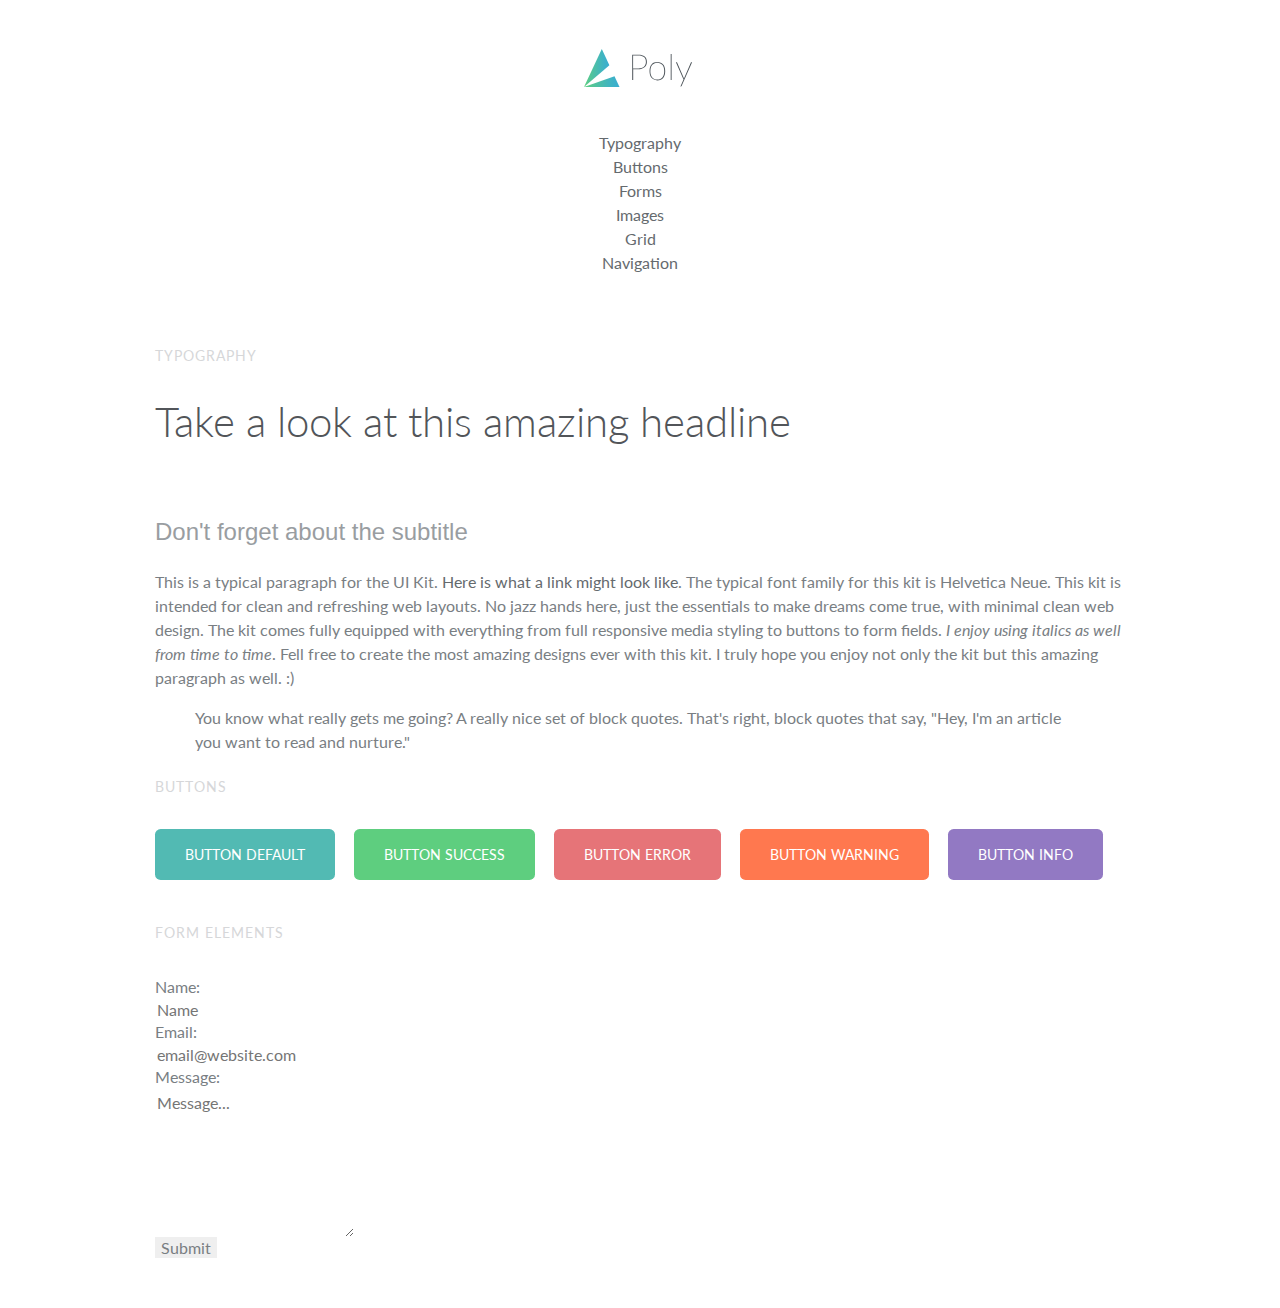
==== BEM/index.html @ 15a1cc84 "add BEM workspace" ====
<!DOCTYPE html>
<html>
  <head>
    <title>Poly UI Kit</title>
    <meta name="viewport" content="width=device-width, initial-scale=1">
    <link rel="stylesheet" href="css/application.css">
  </head>
  <body>
    <div class="container">
      <header role="banner"> 
        <a class="site-logo" href="/">
          <b class="srt">Poly - UI Toolkit</b>
        </a>
        <nav class="navbar" role="navigation">
          <span class="icn-toggle">
            <b class="srt">Toggle</b>
          </span>
          <ul>
            <li><a href="#">Typography</a></li>
            <li><a href="#">Buttons</a></li>
            <li><a href="#">Forms</a></li>
            <li><a href="#">Images</a></li>
            <li><a href="#">Grid</a></li>
            <li><a href="#">Navigation</a></li>
          </ul> 
        </nav>     
      </header> 
      
      <h4>Typography</h4>
      <h1>Take a look at this amazing headline</h1>
      <h2>Don't forget about the subtitle</h2>
      <p>This is a typical paragraph for the UI Kit. <a href="#">Here is what a link might look like</a>. The typical font family for this kit is Helvetica Neue.  This kit is intended for clean and refreshing web layouts. No jazz hands here, just the essentials to make dreams come true, with minimal clean web design. The kit comes fully equipped with everything from full responsive media styling to buttons to form fields. <em>I enjoy using italics as well from time to time</em>. Fell free to create the most amazing designs ever with this kit. I truly hope you enjoy not only the kit but this amazing paragraph as well. :)</p>
      <blockquote>You know what really gets me going? A really nice set of block quotes.  That's right, block quotes that say, "Hey, I'm an article you want to read and nurture."</blockquote>
  
      <h4>Buttons</h4>
      <a class="btn--default" href="#">Button Default</a>
      <a class="btn--success" href="#">Button Success</a>
      <a class="btn--error" href="#">Button Error</a>
      <button class="btn--warning">Button Warning</button>
      <button class="btn--info">Button Info</button>
           
      <h4>Form Elements</h4>
      <form>
        <label for="name">Name:</label> 
        <input type="text" id="name" placeholder="Name">
        
        <label for="email">Email:</label>
        <input type="email" id="email" placeholder="email@website.com">
  
        <label for="msg">Message:</label>
        <textarea class="form__input" id="msg" placeholder="Message..." rows="6"></textarea>
  
        <input type="submit" value="Submit">
      </form>
    </div>
  </body>
</html>
---- BEM/css/application.css ----
@import url("http://fonts.googleapis.com/css?family=Lato:100,300,400,700,900");
.srt {
  border: 0;
  clip: rect(0 0 0 0);
  height: 1px;
  margin: -1px;
  overflow: hidden;
  padding: 0;
  position: absolute;
  width: 1px; }

.icn-toggle:before {
  display: block;
  content: '';
  position: absolute; }

html {
  font-family: sans-serif;
  -ms-text-size-adjust: 100%;
  -webkit-text-size-adjust: 100%; }

body {
  margin: 0; }

article,
aside,
details,
figcaption,
figure,
footer,
header,
hgroup,
main,
nav,
section,
summary {
  display: block; }

audio,
canvas,
progress,
video {
  display: inline-block;
  vertical-align: baseline; }

audio:not([controls]) {
  display: none;
  height: 0; }

[hidden],
template {
  display: none; }

a {
  background: transparent; }

a:active,
a:hover {
  outline: 0; }

abbr[title] {
  border-bottom: 1px dotted; }

b,
strong {
  font-weight: bold; }

dfn {
  font-style: italic; }

h1 {
  font-size: 2em;
  margin: 0.67em 0; }

mark {
  background: #ff0;
  color: #000; }

small {
  font-size: 80%; }

sub,
sup {
  font-size: 75%;
  line-height: 0;
  position: relative;
  vertical-align: baseline; }

sup {
  top: -0.5em; }

sub {
  bottom: -0.25em; }

img {
  border: 0; }

svg:not(:root) {
  overflow: hidden; }

figure {
  margin: 1em 40px; }

hr {
  -moz-box-sizing: content-box;
  box-sizing: content-box;
  height: 0; }

pre {
  overflow: auto; }

code,
kbd,
pre,
samp {
  font-family: monospace, monospace;
  font-size: 1em; }

button,
input,
optgroup,
select,
textarea {
  color: inherit;
  font: inherit;
  margin: 0; }

button {
  overflow: visible; }

button,
select {
  text-transform: none; }

button,
html input[type="button"],
input[type="reset"],
input[type="submit"] {
  -webkit-appearance: button;
  cursor: pointer; }

button[disabled],
html input[disabled] {
  cursor: default; }

button::-moz-focus-inner,
input::-moz-focus-inner {
  border: 0;
  padding: 0; }

input {
  line-height: normal; }

*
input[type="checkbox"],
input[type="radio"] {
  box-sizing: border-box;
  padding: 0; }

input[type="number"]::-webkit-inner-spin-button,
input[type="number"]::-webkit-outer-spin-button {
  height: auto; }

input[type="search"] {
  -webkit-appearance: textfield;
  -moz-box-sizing: content-box;
  -webkit-box-sizing: content-box;
  box-sizing: content-box; }

input[type="search"]::-webkit-search-cancel-button,
input[type="search"]::-webkit-search-decoration {
  -webkit-appearance: none; }

fieldset {
  border: 1px solid #c0c0c0;
  margin: 0 2px;
  padding: 0.35em 0.625em 0.75em; }

legend {
  border: 0;
  padding: 0; }

textarea {
  overflow: auto; }

optgroup {
  font-weight: bold; }

table {
  border-collapse: collapse;
  border-spacing: 0; }

td,
th {
  padding: 0; }

* {
  -moz-box-sizing: border-box;
  box-sizing: border-box; }

body {
  color: #797e83;
  font-size: 16px;
  line-height: 1.5;
  font-family: "Lato", "Helvetica Neue", Helvetica, Arial, sans-serif; }

header {
  text-align: center;
  padding: 3em 0; }

h1 {
  font-weight: 300;
  font-size: 2.625em;
  line-height: 1.09524;
  margin-bottom: 1.66667em;
  color: #525559; }

h2 {
  font-family: "Helvetica Neue", Helvetica, Arial, sans-serif;
  font-weight: 100;
  font-size: 1.5em;
  color: #999da1; }

h3 {
  font-size: 1.125em; }

h4 {
  margin-top: 1.57143em;
  margin-bottom: 2.28571em;
  color: #d6d7d9;
  text-transform: uppercase;
  letter-spacing: 1px;
  font-weight: 400;
  font-size: 0.875em; }

a {
  color: #656a6e;
  text-decoration: none;
  font-weight: 400; }

ul,
li {
  margin: 0;
  padding: 0;
  list-style-type: none; }

input,
textarea {
  display: block;
  outline: 0;
  border: 0; }

input:focus,
textarea:focus {
  transition: 0.3s; }

button {
  outline: 0; }

[class^="btn--"] {
  padding: 15px 30px;
  border: 0;
  border-radius: 0.4em;
  color: #fff;
  text-transform: uppercase;
  font-size: 0.875em;
  font-weight: 400;
  transition: opacity 0.3s;
  display: block; }
  [class^="btn--"]:hover {
    opacity: .75; }
  [class^="btn--"]:active {
    opacity: initial; }

.container {
  max-width: 62.5em;
  margin: 0 auto;
  padding: 0 0.9375em 3.125em 0.9375em; }

.site-logo {
  background-image: url("../img/logo.svg");
  background-repeat: no-repeat;
  width: 115px;
  height: 45px;
  display: inline-block;
  margin-bottom: 2em; }

.icn-toggle {
  width: 25px;
  height: 17px;
  border-top: solid 3px #797e83;
  border-bottom: solid 3px #797e83;
  position: absolute;
  display: none; }
  .icn-toggle:before {
    width: 25px;
    height: 3px;
    background: #999da1;
    top: 4px; }

.btn--default {
  background-color: #52bab3; }
.btn--success {
  background-color: #5ece7f; }
.btn--error {
  background-color: #e67478; }
.btn--warning {
  background-color: #ff784f; }
.btn--info {
  background-color: #9279c3; }

[class^="btn--"] {
  margin-bottom: 1.42857em;
  width: auto;
  display: inline-block;
  margin-right: 1.07143em; }

/*# sourceMappingURL=application.css.map */
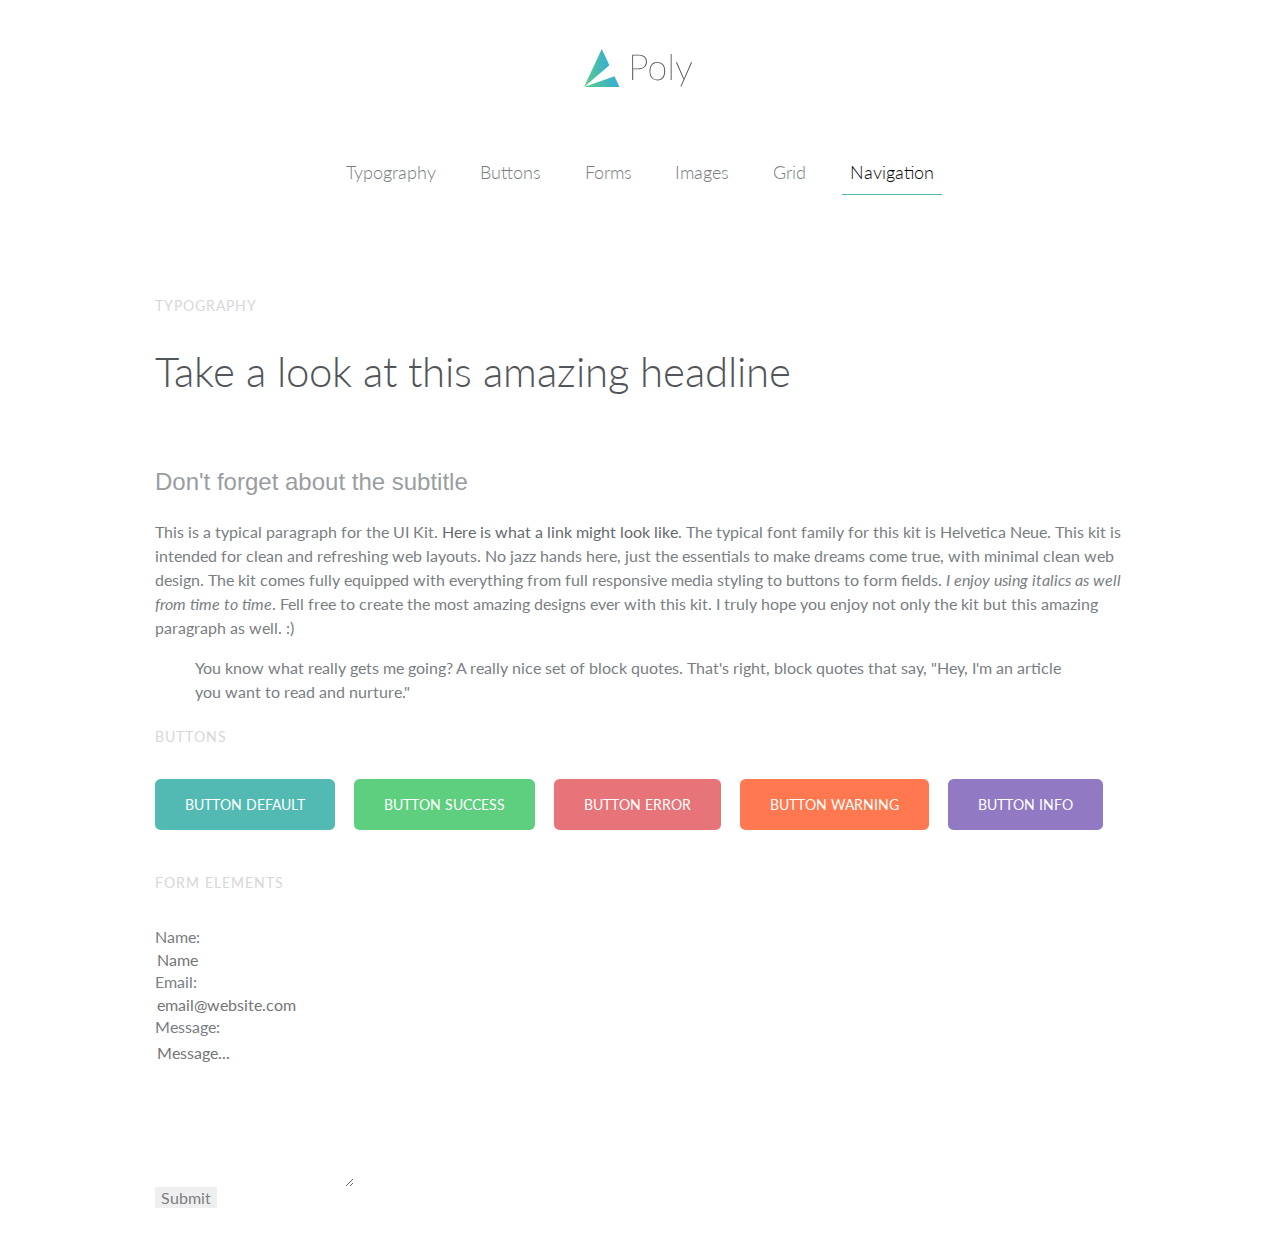
==== commit e6c5e50b: "add nav styling using BEM and nesting" ====
--- a/BEM/index.html
+++ b/BEM/index.html
@@ -7,7 +7,7 @@
   </head>
   <body>
     <div class="container">
-      <header role="banner"> 
+      <header role="banner">
         <a class="site-logo" href="/">
           <b class="srt">Poly - UI Toolkit</b>
         </a>
@@ -15,43 +15,45 @@
           <span class="icn-toggle">
             <b class="srt">Toggle</b>
           </span>
-          <ul>
-            <li><a href="#">Typography</a></li>
-            <li><a href="#">Buttons</a></li>
-            <li><a href="#">Forms</a></li>
-            <li><a href="#">Images</a></li>
-            <li><a href="#">Grid</a></li>
-            <li><a href="#">Navigation</a></li>
-          </ul> 
-        </nav>     
-      </header> 
-      
+
+          <ul class="nav">
+            <li class="nav__item"><a href="#">Typography</a></li>
+            <li class="nav__item"><a href="#">Buttons</a></li>
+            <li class="nav__item"><a href="#">Forms</a></li>
+            <li class="nav__item"><a href="#">Images</a></li>
+            <li class="nav__item"><a href="#">Grid</a></li>
+            <li class="nav__item nav__item--current"><a href="#">Navigation</a></li>
+          </ul>
+        </nav>
+
+      </header>
+
       <h4>Typography</h4>
       <h1>Take a look at this amazing headline</h1>
       <h2>Don't forget about the subtitle</h2>
       <p>This is a typical paragraph for the UI Kit. <a href="#">Here is what a link might look like</a>. The typical font family for this kit is Helvetica Neue.  This kit is intended for clean and refreshing web layouts. No jazz hands here, just the essentials to make dreams come true, with minimal clean web design. The kit comes fully equipped with everything from full responsive media styling to buttons to form fields. <em>I enjoy using italics as well from time to time</em>. Fell free to create the most amazing designs ever with this kit. I truly hope you enjoy not only the kit but this amazing paragraph as well. :)</p>
       <blockquote>You know what really gets me going? A really nice set of block quotes.  That's right, block quotes that say, "Hey, I'm an article you want to read and nurture."</blockquote>
-  
+
       <h4>Buttons</h4>
       <a class="btn--default" href="#">Button Default</a>
       <a class="btn--success" href="#">Button Success</a>
       <a class="btn--error" href="#">Button Error</a>
       <button class="btn--warning">Button Warning</button>
       <button class="btn--info">Button Info</button>
-           
+
       <h4>Form Elements</h4>
       <form>
-        <label for="name">Name:</label> 
+        <label for="name">Name:</label>
         <input type="text" id="name" placeholder="Name">
-        
+
         <label for="email">Email:</label>
         <input type="email" id="email" placeholder="email@website.com">
-  
+
         <label for="msg">Message:</label>
         <textarea class="form__input" id="msg" placeholder="Message..." rows="6"></textarea>
-  
+
         <input type="submit" value="Submit">
       </form>
     </div>
   </body>
-</html>+</html>
--- a/BEM/css/application.css
+++ b/BEM/css/application.css
@@ -315,4 +315,21 @@
   display: inline-block;
   margin-right: 1.07143em; }
 
+.nav {
+  margin-top: 1.25em;
+  margin-bottom: 1.875em; }
+  .nav__item {
+    display: inline-block;
+    margin: 0 0.75em; }
+    .nav__item a {
+      font-size: 1.125em;
+      font-weight: 300;
+      color: #797e83;
+      display: block;
+      padding: 0.44444em;
+      border-bottom: 1px solid transparent; }
+    .nav__item--current a {
+      color: #0b0b0b;
+      border-color: #52bab3; }
+
 /*# sourceMappingURL=application.css.map */
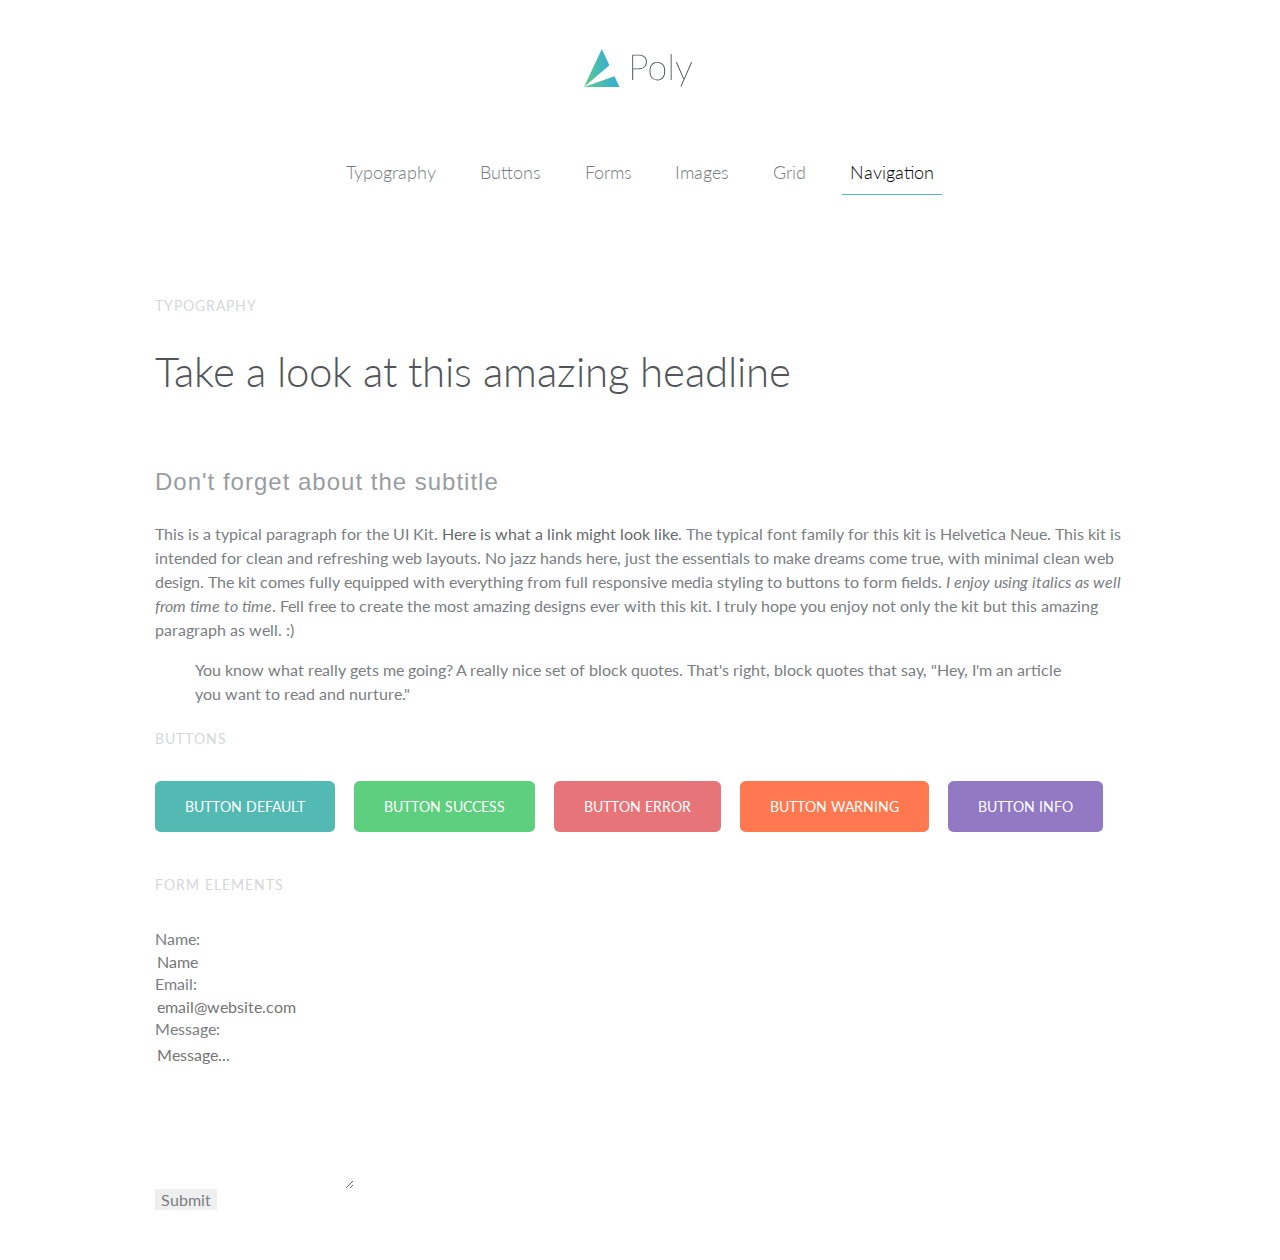
==== commit 731d15e2: "add headlines styling" ====
--- a/BEM/index.html
+++ b/BEM/index.html
@@ -22,15 +22,15 @@
             <li class="nav__item"><a href="#">Forms</a></li>
             <li class="nav__item"><a href="#">Images</a></li>
             <li class="nav__item"><a href="#">Grid</a></li>
-            <li class="nav__item nav__item--current"><a href="#">Navigation</a></li>
+            <li class="nav__item--current"><a href="#">Navigation</a></li>
           </ul>
         </nav>
 
       </header>
 
       <h4>Typography</h4>
-      <h1>Take a look at this amazing headline</h1>
-      <h2>Don't forget about the subtitle</h2>
+      <h1 class="headline-primary">Take a look at this amazing headline</h1>
+      <h2 class="headline-secondary">Don't forget about the subtitle</h2>
       <p>This is a typical paragraph for the UI Kit. <a href="#">Here is what a link might look like</a>. The typical font family for this kit is Helvetica Neue.  This kit is intended for clean and refreshing web layouts. No jazz hands here, just the essentials to make dreams come true, with minimal clean web design. The kit comes fully equipped with everything from full responsive media styling to buttons to form fields. <em>I enjoy using italics as well from time to time</em>. Fell free to create the most amazing designs ever with this kit. I truly hope you enjoy not only the kit but this amazing paragraph as well. :)</p>
       <blockquote>You know what really gets me going? A really nice set of block quotes.  That's right, block quotes that say, "Hey, I'm an article you want to read and nurture."</blockquote>
 
--- a/BEM/css/application.css
+++ b/BEM/css/application.css
@@ -207,19 +207,6 @@
 header {
   text-align: center;
   padding: 3em 0; }
-
-h1 {
-  font-weight: 300;
-  font-size: 2.625em;
-  line-height: 1.09524;
-  margin-bottom: 1.66667em;
-  color: #525559; }
-
-h2 {
-  font-family: "Helvetica Neue", Helvetica, Arial, sans-serif;
-  font-weight: 100;
-  font-size: 1.5em;
-  color: #999da1; }
 
 h3 {
   font-size: 1.125em; }
@@ -272,6 +259,36 @@
   [class^="btn--"]:active {
     opacity: initial; }
 
+.nav__item, .nav__item--current {
+  display: inline-block;
+  margin: 0 0.75em; }
+
+.nav__item a, .nav__item--current a {
+  font-size: 1.125em;
+  font-weight: 300;
+  display: block;
+  padding: 0.44444em;
+  border-bottom: 1px solid transparent; }
+
+.nav__item a:hover, .nav__item--current a {
+  color: #0b0b0b;
+  border-color: #52bab3; }
+
+h1, .headline-primary {
+  font-weight: 300;
+  font-size: 2.625em;
+  line-height: 1.09524;
+  margin-bottom: 1.66667em;
+  color: #525559;
+  margin-top: 0; }
+
+h2, .headline-secondary {
+  font-family: "Helvetica Neue", Helvetica, Arial, sans-serif;
+  font-weight: 100;
+  font-size: 1.5em;
+  color: #999da1;
+  letter-spacing: 1px; }
+
 .container {
   max-width: 62.5em;
   margin: 0 auto;
@@ -318,18 +335,12 @@
 .nav {
   margin-top: 1.25em;
   margin-bottom: 1.875em; }
-  .nav__item {
-    display: inline-block;
-    margin: 0 0.75em; }
-    .nav__item a {
-      font-size: 1.125em;
-      font-weight: 300;
-      color: #797e83;
-      display: block;
-      padding: 0.44444em;
-      border-bottom: 1px solid transparent; }
-    .nav__item--current a {
-      color: #0b0b0b;
-      border-color: #52bab3; }
+  .nav__item a {
+    color: #797e83; }
+
+.headline-primary {
+  margin-bottom: 1.66667em; }
+.headline-secondary {
+  margin-bottom: 0.91667em; }
 
 /*# sourceMappingURL=application.css.map */
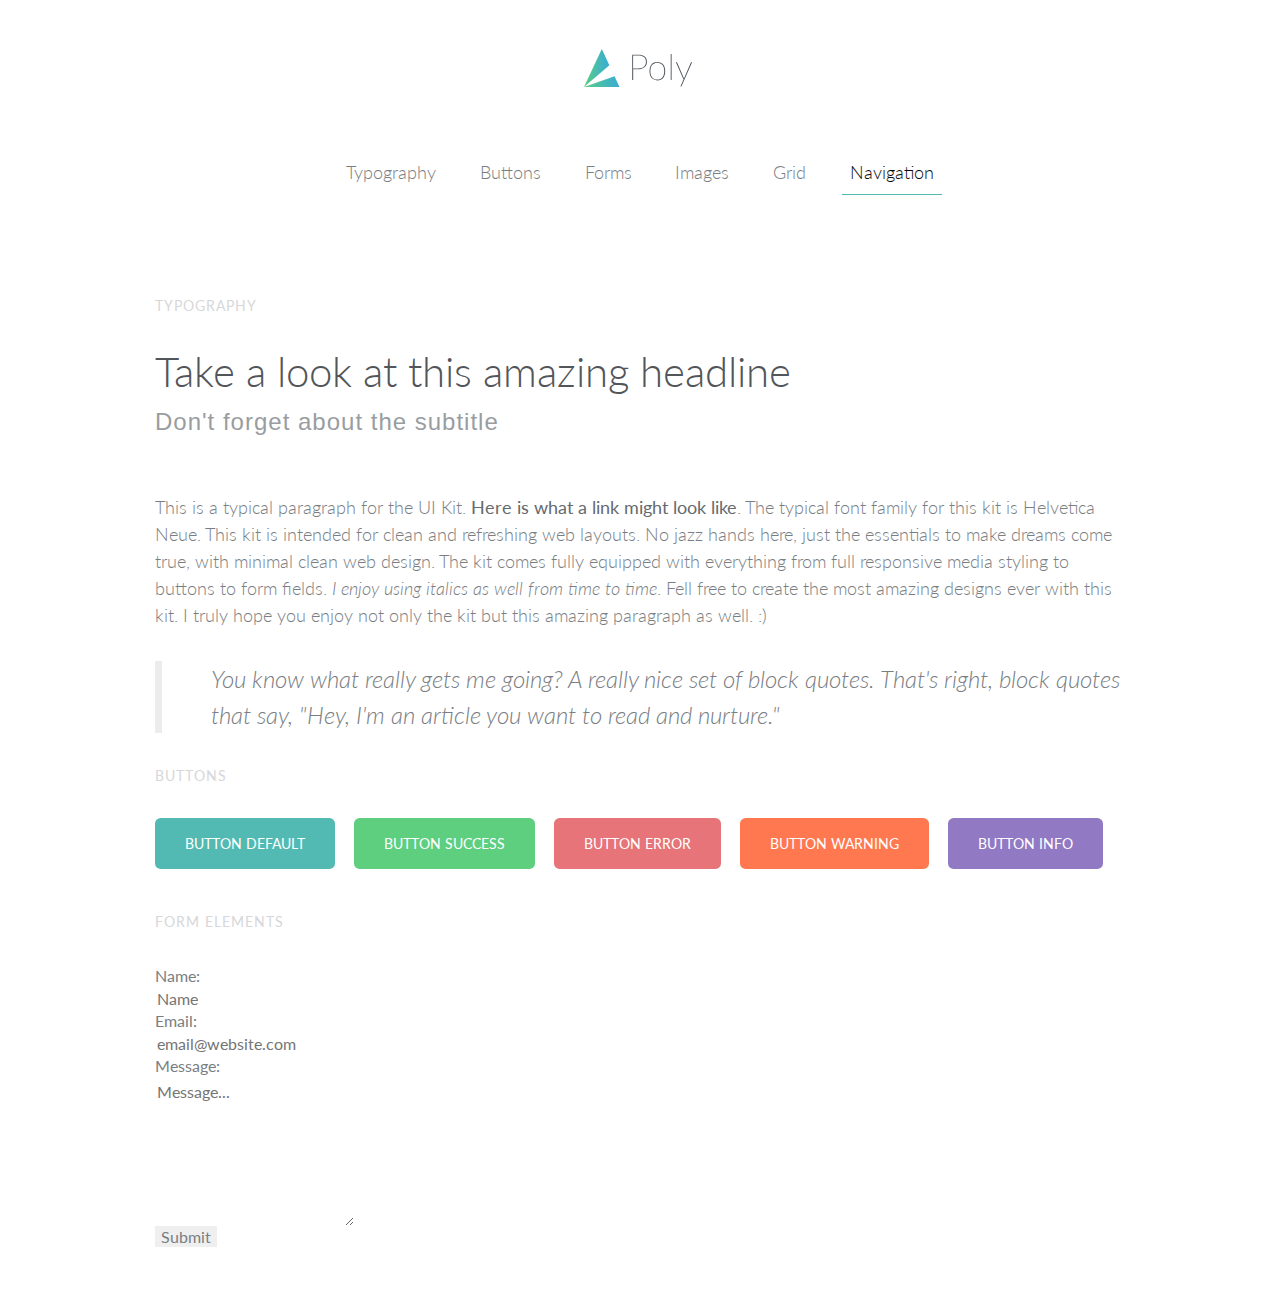
==== commit 75691620: "add p and blackquote styling in base.scss" ====
--- a/BEM/index.html
+++ b/BEM/index.html
@@ -29,8 +29,8 @@
       </header>
 
       <h4>Typography</h4>
-      <h1 class="headline-primary">Take a look at this amazing headline</h1>
-      <h2 class="headline-secondary">Don't forget about the subtitle</h2>
+      <h1 class="headline-primary--grouped">Take a look at this amazing headline</h1>
+      <h2 class="headline-secondary--grouped">Don't forget about the subtitle</h2>
       <p>This is a typical paragraph for the UI Kit. <a href="#">Here is what a link might look like</a>. The typical font family for this kit is Helvetica Neue.  This kit is intended for clean and refreshing web layouts. No jazz hands here, just the essentials to make dreams come true, with minimal clean web design. The kit comes fully equipped with everything from full responsive media styling to buttons to form fields. <em>I enjoy using italics as well from time to time</em>. Fell free to create the most amazing designs ever with this kit. I truly hope you enjoy not only the kit but this amazing paragraph as well. :)</p>
       <blockquote>You know what really gets me going? A really nice set of block quotes.  That's right, block quotes that say, "Hey, I'm an article you want to read and nurture."</blockquote>
 
--- a/BEM/css/application.css
+++ b/BEM/css/application.css
@@ -224,6 +224,20 @@
   color: #656a6e;
   text-decoration: none;
   font-weight: 400; }
+
+p {
+  font-size: 1.125em;
+  line-height: 1.5;
+  margin: 0 0 1.66667em;
+  font-weight: 300; }
+
+blockquote {
+  font-size: 1.5em;
+  font-style: italic;
+  font-weight: 300;
+  margin: 1.33333em 0;
+  padding: 0 0 0 5%;
+  border-left: solid 0.33333em #ebecec; }
 
 ul,
 li {
@@ -274,7 +288,7 @@
   color: #0b0b0b;
   border-color: #52bab3; }
 
-h1, .headline-primary {
+h1, .headline-primary, .headline-primary--grouped {
   font-weight: 300;
   font-size: 2.625em;
   line-height: 1.09524;
@@ -282,7 +296,7 @@
   color: #525559;
   margin-top: 0; }
 
-h2, .headline-secondary {
+h2, .headline-secondary, .headline-secondary--grouped {
   font-family: "Helvetica Neue", Helvetica, Arial, sans-serif;
   font-weight: 100;
   font-size: 1.5em;
@@ -340,7 +354,12 @@
 
 .headline-primary {
   margin-bottom: 1.66667em; }
+  .headline-primary--grouped {
+    margin-bottom: 0; }
 .headline-secondary {
   margin-bottom: 0.91667em; }
+  .headline-secondary--grouped {
+    margin-top: 0.41667em;
+    margin-bottom: 2.25em; }
 
 /*# sourceMappingURL=application.css.map */
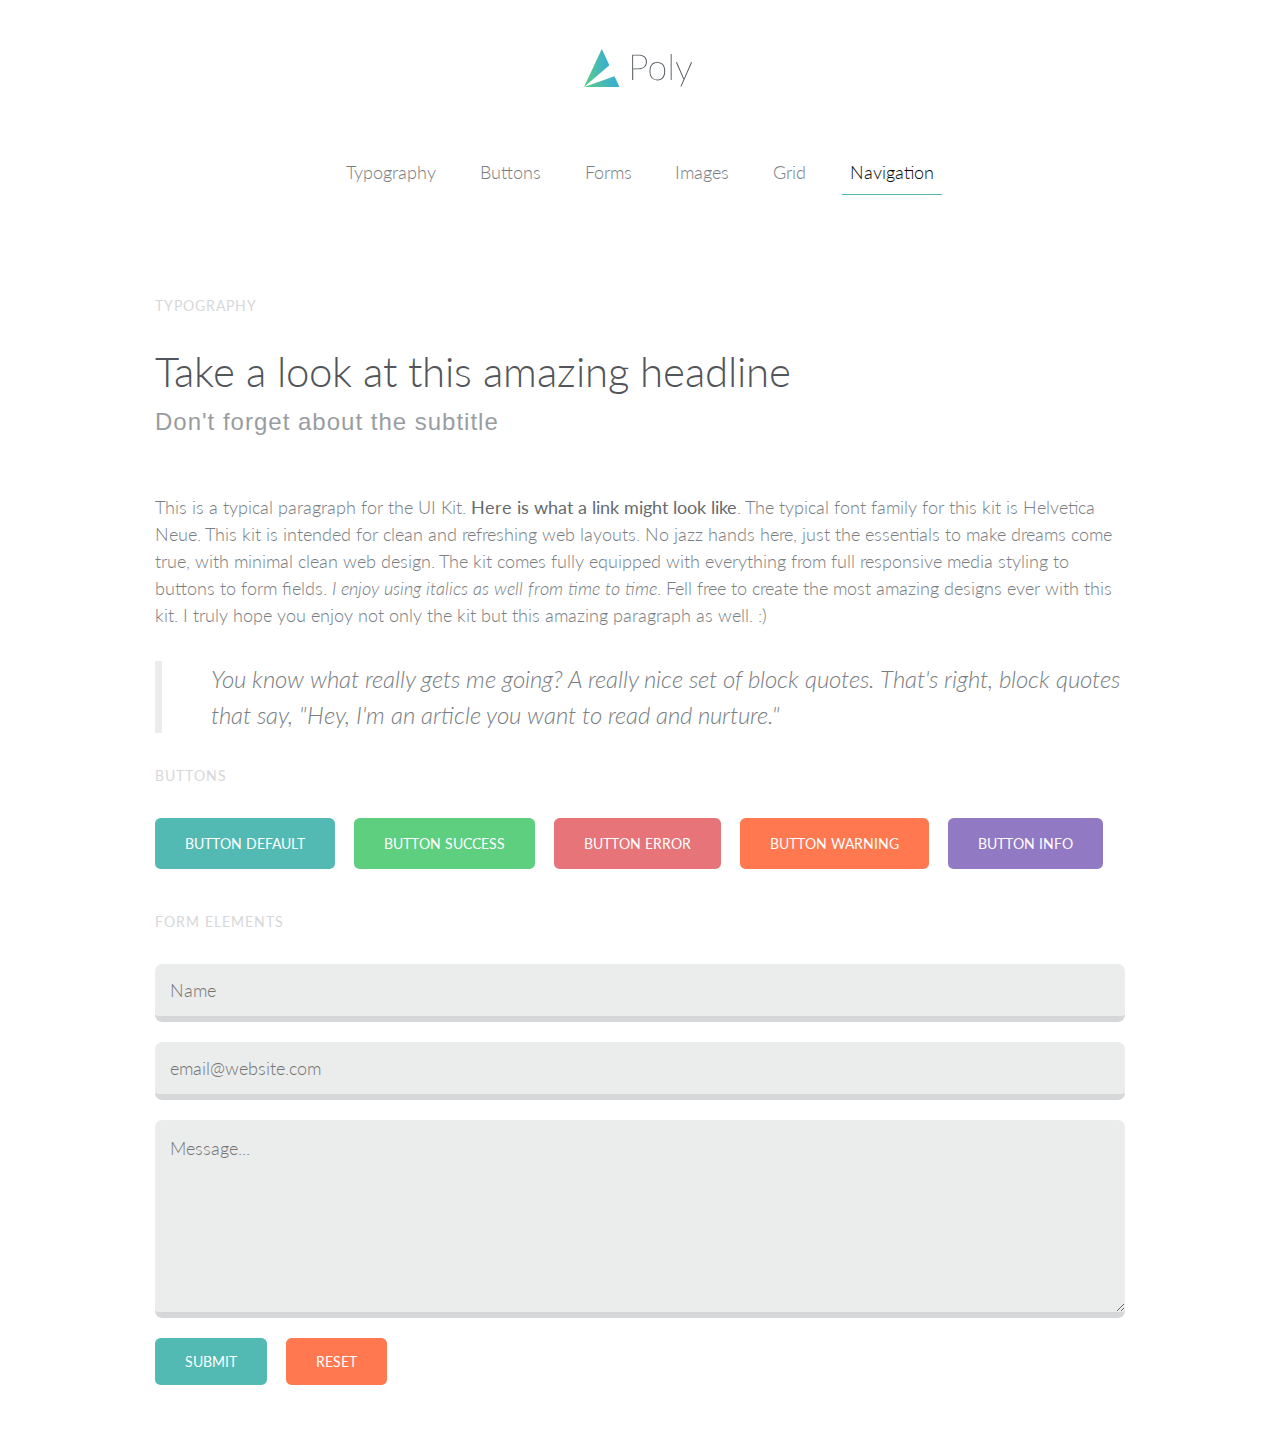
==== commit 573c6fd1: "style forms" ====
--- a/BEM/index.html
+++ b/BEM/index.html
@@ -42,17 +42,18 @@
       <button class="btn--info">Button Info</button>
 
       <h4>Form Elements</h4>
-      <form>
-        <label for="name">Name:</label>
-        <input type="text" id="name" placeholder="Name">
+      <form class="form">
+        <label class="form__label--hidden" for="name">Name:</label>
+        <input class="form__input" type="text" id="name" placeholder="Name">
 
-        <label for="email">Email:</label>
-        <input type="email" id="email" placeholder="email@website.com">
+        <label class="form__label--hidden" for="email">Email:</label>
+        <input class="form__input" type="email" id="email" placeholder="email@website.com">
 
-        <label for="msg">Message:</label>
+        <label  class="form__label--hidden" for="msg">Message:</label>
         <textarea class="form__input" id="msg" placeholder="Message..." rows="6"></textarea>
 
-        <input type="submit" value="Submit">
+        <input class="btn--default" type="submit" value="Submit">
+        <input class="btn--warning" type="reset" value="Reset">
       </form>
     </div>
   </body>
--- a/BEM/css/application.css
+++ b/BEM/css/application.css
@@ -1,5 +1,5 @@
 @import url("http://fonts.googleapis.com/css?family=Lato:100,300,400,700,900");
-.srt {
+.srt, .form__label--hidden {
   border: 0;
   clip: rect(0 0 0 0);
   height: 1px;
@@ -258,7 +258,7 @@
 button {
   outline: 0; }
 
-[class^="btn--"] {
+[class^="btn--"], .form__btn {
   padding: 15px 30px;
   border: 0;
   border-radius: 0.4em;
@@ -268,9 +268,9 @@
   font-weight: 400;
   transition: opacity 0.3s;
   display: block; }
-  [class^="btn--"]:hover {
+  [class^="btn--"]:hover, .form__btn:hover {
     opacity: .75; }
-  [class^="btn--"]:active {
+  [class^="btn--"]:active, .form__btn:active {
     opacity: initial; }
 
 .nav__item, .nav__item--current {
@@ -362,4 +362,22 @@
     margin-top: 0.41667em;
     margin-bottom: 2.25em; }
 
+.form__label {
+  display: block;
+  margin-bottom: 0.625em; }
+.form__input {
+  width: 100%;
+  font-size: 1.125em;
+  padding: 0.83333em;
+  margin-bottom: 1.11111em;
+  border-bottom: 6px solid #d6d7d9;
+  border-radius: 0.4em;
+  background: #ebecec;
+  color: black;
+  font-weight: 300; }
+  .form__input:focus {
+    border-color: #52bab3; }
+.form__btn {
+  background: #52bab3; }
+
 /*# sourceMappingURL=application.css.map */
